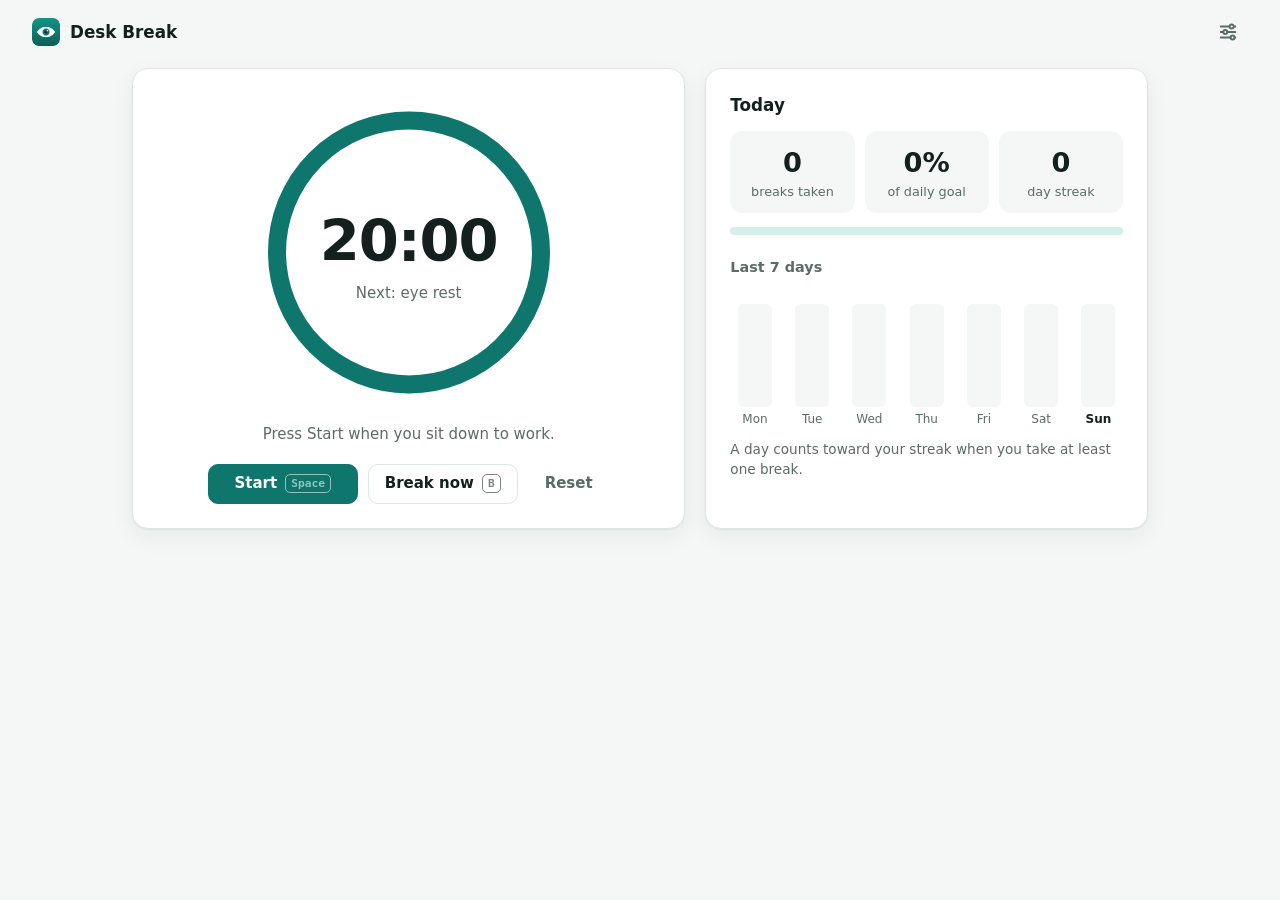
==== index.html @ 172990c3 "Initial release 1.0.0" ====
<!doctype html>
<html lang="en">
<head>
  <meta charset="utf-8">
  <meta name="viewport" content="width=device-width, initial-scale=1">
  <title>Desk Break</title>
  <meta name="description" content="Gentle eye-rest and stretch reminders for people who work at a computer.">
  <meta name="theme-color" content="#0f766e">
  <link rel="manifest" href="manifest.webmanifest">
  <link rel="icon" type="image/png" sizes="32x32" href="icons/favicon-32.png">
  <link rel="apple-touch-icon" href="icons/icon-192.png">
  <link rel="stylesheet" href="styles.css">
</head>
<body>
  <header class="topbar">
    <div class="brand">
      <img src="icons/icon-192.png" alt="" width="28" height="28">
      <span>Desk Break</span>
    </div>
    <button id="settingsBtn" class="icon-btn" aria-label="Settings" title="Settings">
      <svg viewBox="0 0 24 24" width="22" height="22" fill="none" stroke="currentColor" stroke-width="2" stroke-linecap="round" aria-hidden="true"><path d="M4 6h9M19 6h1M4 12h3M11 12h9M4 18h11M19 18h1"/><circle cx="16" cy="6" r="2.2"/><circle cx="9" cy="12" r="2.2"/><circle cx="17" cy="18" r="2.2"/></svg>
    </button>
  </header>

  <main class="layout">
    <!-- Timer -->
    <section class="card timer-card" aria-labelledby="timerHeading">
      <h1 id="timerHeading" class="visually-hidden">Break timer</h1>

      <div id="dueBanner" class="due-banner" hidden role="alert">
        <strong>Time for a break</strong>
        <span id="dueKind">Eye rest · 20 seconds</span>
        <div class="row">
          <button id="startBreakBtn" class="btn primary">Start break <kbd>Enter</kbd></button>
          <button id="snoozeBtn" class="btn">Snooze 5 min <kbd>Z</kbd></button>
          <button id="skipBtn" class="btn ghost">Skip <kbd>S</kbd></button>
        </div>
      </div>

      <div class="ring-wrap">
        <svg class="ring" viewBox="0 0 200 200" aria-hidden="true">
          <circle class="ring-track" cx="100" cy="100" r="88"/>
          <circle id="ringProgress" class="ring-progress" cx="100" cy="100" r="88"/>
        </svg>
        <div class="ring-label">
          <div id="timeLeft" class="time">20:00</div>
          <div id="nextKind" class="sub">Next: eye rest</div>
        </div>
      </div>

      <p id="statusText" class="status" aria-live="polite">Press Start when you sit down to work.</p>

      <div class="row center">
        <button id="toggleBtn" class="btn primary wide">Start <kbd>Space</kbd></button>
        <button id="breakNowBtn" class="btn">Break now <kbd>B</kbd></button>
        <button id="resetBtn" class="btn ghost" title="Restart the work interval">Reset</button>
      </div>
    </section>

    <!-- Stats -->
    <section class="card stats-card" aria-labelledby="statsHeading">
      <h2 id="statsHeading">Today</h2>
      <div class="tiles">
        <div class="tile"><div id="statTaken" class="big">0</div><div class="label">breaks taken</div></div>
        <div class="tile"><div id="statGoal" class="big">0%</div><div class="label">of daily goal</div></div>
        <div class="tile"><div id="statStreak" class="big">0</div><div class="label">day streak</div></div>
      </div>
      <div class="goal-bar" aria-hidden="true"><div id="goalFill"></div></div>

      <h3>Last 7 days</h3>
      <div id="weekChart" class="week" role="img" aria-label="Breaks taken over the last 7 days"></div>
      <p class="hint">A day counts toward your streak when you take at least one break.</p>
    </section>
  </main>

  <!-- Break overlay -->
  <div id="breakOverlay" class="overlay" hidden role="dialog" aria-modal="true" aria-labelledby="breakTitle">
    <div class="break-panel">
      <div id="breakKindTag" class="tag">Eye rest</div>
      <h2 id="breakTitle">Look into the distance</h2>
      <div id="breakIllustration" class="illustration" aria-hidden="true"></div>
      <p id="breakInstruction" class="instruction">Find something about 6 metres (20 ft) away and focus on it.</p>
      <div class="break-timer">
        <svg class="ring small" viewBox="0 0 200 200" aria-hidden="true">
          <circle class="ring-track" cx="100" cy="100" r="88"/>
          <circle id="breakRing" class="ring-progress" cx="100" cy="100" r="88"/>
        </svg>
        <div id="breakSeconds" class="break-seconds">20</div>
      </div>
      <div id="stepDots" class="dots" aria-hidden="true"></div>
      <div class="row center">
        <button id="breakDoneBtn" class="btn primary" hidden>Back to work <kbd>Enter</kbd></button>
        <button id="breakEndBtn" class="btn ghost">End break early <kbd>Esc</kbd></button>
      </div>
    </div>
  </div>

  <!-- Settings -->
  <dialog id="settingsDialog" aria-labelledby="settingsTitle">
    <form id="settingsForm" method="dialog">
      <h2 id="settingsTitle">Settings</h2>

      <label class="field">
        <span>Work interval</span>
        <select name="workMinutes">
          <option value="15">15 minutes</option>
          <option value="20">20 minutes (20-20-20 rule)</option>
          <option value="25">25 minutes</option>
          <option value="30">30 minutes</option>
          <option value="45">45 minutes</option>
          <option value="60">60 minutes</option>
        </select>
      </label>

      <label class="field">
        <span>Eye rest length</span>
        <select name="eyeSeconds">
          <option value="20">20 seconds</option>
          <option value="30">30 seconds</option>
          <option value="60">1 minute</option>
        </select>
      </label>

      <label class="field">
        <span>Stretch break</span>
        <select name="stretchEvery">
          <option value="0">Never, eye rests only</option>
          <option value="1">Every break</option>
          <option value="2">Every 2nd break</option>
          <option value="3">Every 3rd break</option>
          <option value="4">Every 4th break</option>
        </select>
      </label>

      <label class="field">
        <span>Daily goal</span>
        <select name="dailyGoal">
          <option value="4">4 breaks</option>
          <option value="8">8 breaks</option>
          <option value="12">12 breaks</option>
          <option value="16">16 breaks</option>
        </select>
      </label>

      <label class="check"><input type="checkbox" name="sound"> Play a soft chime</label>
      <label class="check"><input type="checkbox" name="notifications"> Show Windows notifications</label>
      <label class="check"><input type="checkbox" name="autoStartBreak"> Start breaks automatically</label>
      <p id="notifHint" class="hint" hidden></p>

      <details class="shortcuts">
        <summary>Keyboard shortcuts</summary>
        <dl>
          <dt><kbd>Space</kbd></dt><dd>Start / pause the timer</dd>
          <dt><kbd>B</kbd></dt><dd>Take a break now</dd>
          <dt><kbd>Enter</kbd></dt><dd>Start the break that is due</dd>
          <dt><kbd>Z</kbd></dt><dd>Snooze for 5 minutes</dd>
          <dt><kbd>S</kbd></dt><dd>Skip this break</dd>
          <dt><kbd>Esc</kbd></dt><dd>End a break early</dd>
        </dl>
      </details>

      <div class="row end">
        <button type="button" id="resetStatsBtn" class="btn ghost danger">Clear history</button>
        <button value="close" class="btn primary">Done</button>
      </div>
      <p class="hint small">Everything is stored on this device only. <a href="privacy.html" target="_blank" rel="noopener">Privacy policy</a></p>
    </form>
  </dialog>

  <script src="exercises.js"></script>
  <script src="app.js"></script>
</body>
</html>
---- styles.css ----
:root {
  --bg: #f4f7f6;
  --card: #ffffff;
  --text: #13201e;
  --muted: #5b6b68;
  --line: #dfe7e5;
  --accent: #0f766e;
  --accent-strong: #0b5f58;
  --accent-soft: #d5efeb;
  --on-accent: #ffffff;
  --warn: #b45309;
  --warn-soft: #fdf0dc;
  --danger: #b42318;
  --shadow: 0 1px 2px rgb(16 40 36 / 6%), 0 8px 24px rgb(16 40 36 / 6%);
  color-scheme: light;
}

@media (prefers-color-scheme: dark) {
  :root {
    --bg: #0e1513;
    --card: #17211f;
    --text: #e6eeec;
    --muted: #9db0ac;
    --line: #2a3835;
    --accent: #2dd4bf;
    --accent-strong: #5eead4;
    --accent-soft: #163f3a;
    --on-accent: #062a26;
    --warn: #fbbf24;
    --warn-soft: #3a2c10;
    --danger: #f97066;
    --shadow: 0 1px 2px rgb(0 0 0 / 30%), 0 8px 24px rgb(0 0 0 / 25%);
    color-scheme: dark;
  }
}

* { box-sizing: border-box; }
[hidden] { display: none !important; }

html, body { margin: 0; }
body {
  font-family: "Segoe UI Variable Text", "Segoe UI", system-ui, -apple-system, Roboto, sans-serif;
  background: var(--bg);
  color: var(--text);
  font-size: 15px;
  line-height: 1.45;
  min-height: 100vh;
  -webkit-font-smoothing: antialiased;
}

.visually-hidden {
  position: absolute; width: 1px; height: 1px; overflow: hidden;
  clip: rect(0 0 0 0); white-space: nowrap;
}

/* ---------- top bar ---------- */

.topbar {
  display: flex; align-items: center; justify-content: space-between;
  padding: 12px clamp(16px, 4vw, 32px);
}
.brand { display: flex; align-items: center; gap: 10px; font-weight: 600; font-size: 1.05rem; }
.brand img { border-radius: 7px; }

.icon-btn {
  display: grid; place-items: center;
  width: 40px; height: 40px; border-radius: 10px;
  border: 0; background: transparent; color: var(--muted); cursor: pointer;
}
.icon-btn:hover { background: var(--accent-soft); color: var(--text); }

/* ---------- layout ---------- */

.layout {
  display: grid;
  grid-template-columns: minmax(0, 1.25fr) minmax(0, 1fr);
  gap: 20px;
  padding: 4px clamp(16px, 4vw, 32px) 32px;
  max-width: 1080px;
  margin: 0 auto;
}
@media (max-width: 760px) {
  .layout { grid-template-columns: 1fr; }
}

.card {
  background: var(--card);
  border: 1px solid var(--line);
  border-radius: 16px;
  padding: 24px;
  box-shadow: var(--shadow);
}
h2 { font-size: 1.05rem; margin: 0 0 14px; }
h3 { font-size: .9rem; margin: 22px 0 10px; color: var(--muted); font-weight: 600; }

.row { display: flex; flex-wrap: wrap; gap: 10px; }
.row.center { justify-content: center; }
.row.end { justify-content: space-between; align-items: center; margin-top: 18px; }

/* ---------- buttons ---------- */

.btn {
  display: inline-flex; align-items: center; justify-content: center; gap: 8px;
  min-height: 40px; padding: 8px 16px;
  font: inherit; font-weight: 600;
  border-radius: 10px; cursor: pointer;
  border: 1px solid var(--line);
  background: var(--card); color: var(--text);
  transition: background .15s, border-color .15s, transform .05s;
}
.btn:hover { border-color: var(--accent); }
.btn:active { transform: translateY(1px); }
.btn.primary { background: var(--accent); border-color: var(--accent); color: var(--on-accent); }
.btn.primary:hover { background: var(--accent-strong); border-color: var(--accent-strong); }
.btn.ghost { background: transparent; border-color: transparent; color: var(--muted); }
.btn.ghost:hover { color: var(--text); background: var(--accent-soft); }
.btn.danger { color: var(--danger); }
.btn.wide { min-width: 150px; }
.btn:focus-visible, .icon-btn:focus-visible, select:focus-visible, input:focus-visible, summary:focus-visible {
  outline: 3px solid var(--accent); outline-offset: 2px;
}

kbd {
  font: 600 .7rem/1 "Cascadia Mono", Consolas, monospace;
  padding: 3px 5px; border-radius: 5px;
  border: 1px solid currentColor; opacity: .55;
}

/* ---------- timer ---------- */

.timer-card { display: flex; flex-direction: column; align-items: center; gap: 18px; }

.ring-wrap { position: relative; width: min(300px, 70vw); aspect-ratio: 1; margin-top: 6px; }
.ring { width: 100%; height: 100%; transform: rotate(-90deg); }
.ring-track { fill: none; stroke: var(--accent-soft); stroke-width: 12; }
.ring-progress {
  fill: none; stroke: var(--accent); stroke-width: 12; stroke-linecap: round;
  stroke-dasharray: 552.92; stroke-dashoffset: 0;
  transition: stroke-dashoffset .25s linear, stroke .3s;
}
.ring-label { position: absolute; inset: 0; display: grid; place-content: center; text-align: center; }
.time {
  font-family: "Segoe UI Variable Display", "Segoe UI", system-ui, sans-serif;
  font-size: clamp(2.6rem, 9vw, 3.6rem); font-weight: 600;
  font-variant-numeric: tabular-nums; letter-spacing: -.02em;
}
.sub { color: var(--muted); }

.status { margin: 0; color: var(--muted); text-align: center; min-height: 1.45em; }

.is-due .ring-progress { stroke: var(--warn); }

.due-banner {
  width: 100%;
  display: flex; flex-direction: column; align-items: center; gap: 6px;
  padding: 16px; border-radius: 12px;
  background: var(--warn-soft); text-align: center;
  animation: pop .3s ease-out;
}
.due-banner strong { font-size: 1.1rem; }
.due-banner .row { justify-content: center; margin-top: 8px; }

@keyframes pop { from { transform: scale(.97); opacity: 0; } to { transform: none; opacity: 1; } }

/* ---------- stats ---------- */

.tiles { display: grid; grid-template-columns: repeat(3, 1fr); gap: 10px; }
.tile { background: var(--bg); border-radius: 12px; padding: 12px; text-align: center; }
.big { font-size: 1.7rem; font-weight: 700; font-variant-numeric: tabular-nums; }
.label { font-size: .8rem; color: var(--muted); }

.goal-bar { height: 8px; border-radius: 99px; background: var(--accent-soft); margin-top: 14px; overflow: hidden; }
.goal-bar div { height: 100%; width: 0; background: var(--accent); border-radius: inherit; transition: width .4s; }

.week { display: grid; grid-template-columns: repeat(7, 1fr); gap: 8px; height: 140px; }
.day { display: flex; flex-direction: column; align-items: center; gap: 4px; min-width: 0; }
.day .count { font-size: .75rem; color: var(--muted); height: 1em; font-variant-numeric: tabular-nums; }
.day .bar {
  flex: 1; width: 100%; max-width: 34px;
  display: flex; align-items: flex-end;
  background: var(--bg); border-radius: 6px; overflow: hidden;
}
.day .bar div { width: 100%; background: var(--accent); opacity: .55; border-radius: 6px 6px 0 0; transition: height .4s; }
.day.today .bar div { opacity: 1; }
.day .wd { font-size: .75rem; color: var(--muted); }
.day.today .wd { color: var(--text); font-weight: 700; }

.hint { color: var(--muted); font-size: .85rem; margin: 12px 0 0; }
.hint.small { font-size: .8rem; text-align: center; }
.hint a { color: var(--accent); }

/* ---------- break overlay ---------- */

.overlay {
  position: fixed; inset: 0; z-index: 10;
  display: grid; place-items: center;
  padding: 20px;
  background: color-mix(in srgb, var(--bg) 92%, transparent);
  backdrop-filter: blur(6px);
  animation: fade .25s ease-out;
}
@keyframes fade { from { opacity: 0; } to { opacity: 1; } }

.break-panel {
  width: min(560px, 100%);
  background: var(--card); border: 1px solid var(--line); border-radius: 20px;
  box-shadow: var(--shadow);
  padding: 32px 28px;
  display: flex; flex-direction: column; align-items: center; gap: 14px;
  text-align: center;
}
.break-panel h2 { font-size: 1.5rem; margin: 0; }
.tag {
  font-size: .75rem; font-weight: 700; text-transform: uppercase; letter-spacing: .08em;
  color: var(--accent); background: var(--accent-soft);
  padding: 4px 10px; border-radius: 99px;
}
.illustration { font-size: 4.2rem; line-height: 1.1; animation: breathe 4s ease-in-out infinite; }
@keyframes breathe { 50% { transform: scale(1.08); } }
.instruction { font-size: 1.1rem; margin: 0; max-width: 42ch; min-height: 3em; }

.break-timer { position: relative; width: 110px; height: 110px; }
.ring.small .ring-track, .ring.small .ring-progress { stroke-width: 14; }
.break-seconds {
  position: absolute; inset: 0; display: grid; place-items: center;
  font-size: 2rem; font-weight: 700; font-variant-numeric: tabular-nums;
}

.dots { display: flex; gap: 8px; min-height: 8px; }
.dots span { width: 8px; height: 8px; border-radius: 50%; background: var(--line); transition: background .2s, transform .2s; }
.dots span.done { background: var(--accent); }
.dots span.current { background: var(--accent); transform: scale(1.4); }

/* ---------- settings ---------- */

dialog {
  width: min(440px, calc(100vw - 32px));
  border: 1px solid var(--line); border-radius: 16px;
  background: var(--card); color: var(--text);
  padding: 24px; box-shadow: var(--shadow);
}
dialog::backdrop { background: rgb(0 0 0 / 35%); }

.field { display: flex; justify-content: space-between; align-items: center; gap: 12px; margin-bottom: 12px; }
.field span { font-weight: 600; }
select {
  font: inherit; color: var(--text); background: var(--bg);
  border: 1px solid var(--line); border-radius: 8px; padding: 7px 10px;
  max-width: 60%;
}
.check { display: flex; align-items: center; gap: 10px; margin: 10px 0; cursor: pointer; }
.check input { width: 18px; height: 18px; accent-color: var(--accent); }

.shortcuts { margin-top: 16px; border-top: 1px solid var(--line); padding-top: 12px; }
.shortcuts summary { cursor: pointer; font-weight: 600; }
.shortcuts dl { display: grid; grid-template-columns: auto 1fr; gap: 6px 14px; margin: 12px 0 0; }
.shortcuts dt { text-align: right; }
.shortcuts dd { margin: 0; color: var(--muted); }

@media (prefers-reduced-motion: reduce) {
  *, *::before, *::after { animation: none !important; transition: none !important; }
}
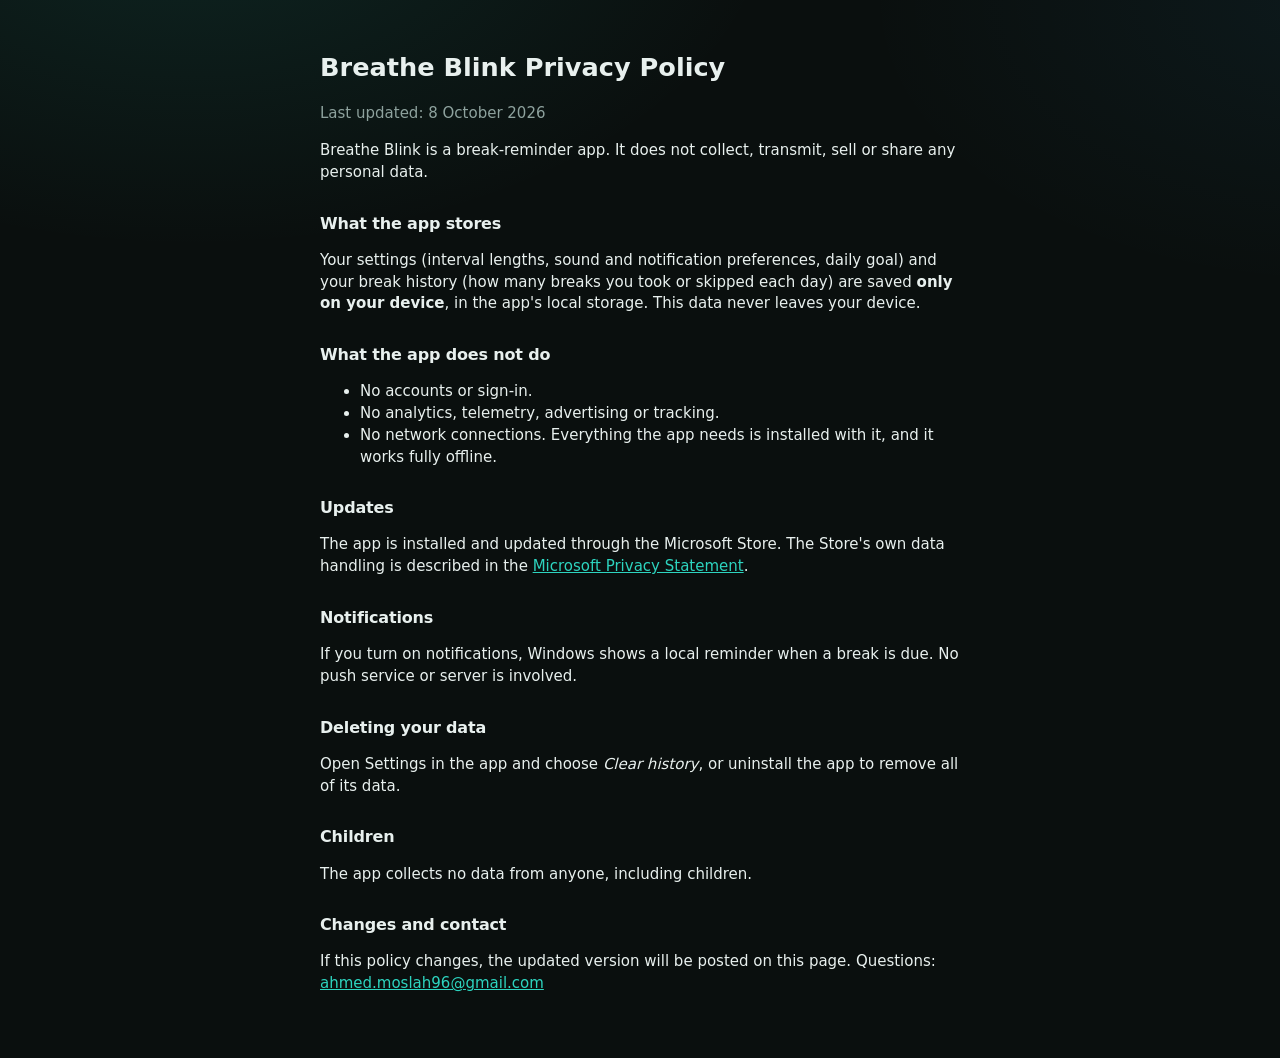
==== commit f80c88e7: "Retire the web app: keep only the Breathe Blink privacy policy Co-Authored-By: Claude Opus 5.5 <nore" ====
--- a/index.html
+++ b/index.html
@@ -2,172 +2,11 @@
 <html lang="en">
 <head>
   <meta charset="utf-8">
-  <meta name="viewport" content="width=device-width, initial-scale=1">
-  <title>Desk Break</title>
-  <meta name="description" content="Gentle eye-rest and stretch reminders for people who work at a computer.">
-  <meta name="theme-color" content="#0f766e">
-  <link rel="manifest" href="manifest.webmanifest">
-  <link rel="icon" type="image/png" sizes="32x32" href="icons/favicon-32.png">
-  <link rel="apple-touch-icon" href="icons/icon-192.png">
-  <link rel="stylesheet" href="styles.css">
+  <title>Breathe Blink</title>
+  <meta http-equiv="refresh" content="0; url=privacy.html">
+  <link rel="canonical" href="privacy.html">
 </head>
 <body>
-  <header class="topbar">
-    <div class="brand">
-      <img src="icons/icon-192.png" alt="" width="28" height="28">
-      <span>Desk Break</span>
-    </div>
-    <button id="settingsBtn" class="icon-btn" aria-label="Settings" title="Settings">
-      <svg viewBox="0 0 24 24" width="22" height="22" fill="none" stroke="currentColor" stroke-width="2" stroke-linecap="round" aria-hidden="true"><path d="M4 6h9M19 6h1M4 12h3M11 12h9M4 18h11M19 18h1"/><circle cx="16" cy="6" r="2.2"/><circle cx="9" cy="12" r="2.2"/><circle cx="17" cy="18" r="2.2"/></svg>
-    </button>
-  </header>
-
-  <main class="layout">
-    <!-- Timer -->
-    <section class="card timer-card" aria-labelledby="timerHeading">
-      <h1 id="timerHeading" class="visually-hidden">Break timer</h1>
-
-      <div id="dueBanner" class="due-banner" hidden role="alert">
-        <strong>Time for a break</strong>
-        <span id="dueKind">Eye rest · 20 seconds</span>
-        <div class="row">
-          <button id="startBreakBtn" class="btn primary">Start break <kbd>Enter</kbd></button>
-          <button id="snoozeBtn" class="btn">Snooze 5 min <kbd>Z</kbd></button>
-          <button id="skipBtn" class="btn ghost">Skip <kbd>S</kbd></button>
-        </div>
-      </div>
-
-      <div class="ring-wrap">
-        <svg class="ring" viewBox="0 0 200 200" aria-hidden="true">
-          <circle class="ring-track" cx="100" cy="100" r="88"/>
-          <circle id="ringProgress" class="ring-progress" cx="100" cy="100" r="88"/>
-        </svg>
-        <div class="ring-label">
-          <div id="timeLeft" class="time">20:00</div>
-          <div id="nextKind" class="sub">Next: eye rest</div>
-        </div>
-      </div>
-
-      <p id="statusText" class="status" aria-live="polite">Press Start when you sit down to work.</p>
-
-      <div class="row center">
-        <button id="toggleBtn" class="btn primary wide">Start <kbd>Space</kbd></button>
-        <button id="breakNowBtn" class="btn">Break now <kbd>B</kbd></button>
-        <button id="resetBtn" class="btn ghost" title="Restart the work interval">Reset</button>
-      </div>
-    </section>
-
-    <!-- Stats -->
-    <section class="card stats-card" aria-labelledby="statsHeading">
-      <h2 id="statsHeading">Today</h2>
-      <div class="tiles">
-        <div class="tile"><div id="statTaken" class="big">0</div><div class="label">breaks taken</div></div>
-        <div class="tile"><div id="statGoal" class="big">0%</div><div class="label">of daily goal</div></div>
-        <div class="tile"><div id="statStreak" class="big">0</div><div class="label">day streak</div></div>
-      </div>
-      <div class="goal-bar" aria-hidden="true"><div id="goalFill"></div></div>
-
-      <h3>Last 7 days</h3>
-      <div id="weekChart" class="week" role="img" aria-label="Breaks taken over the last 7 days"></div>
-      <p class="hint">A day counts toward your streak when you take at least one break.</p>
-    </section>
-  </main>
-
-  <!-- Break overlay -->
-  <div id="breakOverlay" class="overlay" hidden role="dialog" aria-modal="true" aria-labelledby="breakTitle">
-    <div class="break-panel">
-      <div id="breakKindTag" class="tag">Eye rest</div>
-      <h2 id="breakTitle">Look into the distance</h2>
-      <div id="breakIllustration" class="illustration" aria-hidden="true"></div>
-      <p id="breakInstruction" class="instruction">Find something about 6 metres (20 ft) away and focus on it.</p>
-      <div class="break-timer">
-        <svg class="ring small" viewBox="0 0 200 200" aria-hidden="true">
-          <circle class="ring-track" cx="100" cy="100" r="88"/>
-          <circle id="breakRing" class="ring-progress" cx="100" cy="100" r="88"/>
-        </svg>
-        <div id="breakSeconds" class="break-seconds">20</div>
-      </div>
-      <div id="stepDots" class="dots" aria-hidden="true"></div>
-      <div class="row center">
-        <button id="breakDoneBtn" class="btn primary" hidden>Back to work <kbd>Enter</kbd></button>
-        <button id="breakEndBtn" class="btn ghost">End break early <kbd>Esc</kbd></button>
-      </div>
-    </div>
-  </div>
-
-  <!-- Settings -->
-  <dialog id="settingsDialog" aria-labelledby="settingsTitle">
-    <form id="settingsForm" method="dialog">
-      <h2 id="settingsTitle">Settings</h2>
-
-      <label class="field">
-        <span>Work interval</span>
-        <select name="workMinutes">
-          <option value="15">15 minutes</option>
-          <option value="20">20 minutes (20-20-20 rule)</option>
-          <option value="25">25 minutes</option>
-          <option value="30">30 minutes</option>
-          <option value="45">45 minutes</option>
-          <option value="60">60 minutes</option>
-        </select>
-      </label>
-
-      <label class="field">
-        <span>Eye rest length</span>
-        <select name="eyeSeconds">
-          <option value="20">20 seconds</option>
-          <option value="30">30 seconds</option>
-          <option value="60">1 minute</option>
-        </select>
-      </label>
-
-      <label class="field">
-        <span>Stretch break</span>
-        <select name="stretchEvery">
-          <option value="0">Never, eye rests only</option>
-          <option value="1">Every break</option>
-          <option value="2">Every 2nd break</option>
-          <option value="3">Every 3rd break</option>
-          <option value="4">Every 4th break</option>
-        </select>
-      </label>
-
-      <label class="field">
-        <span>Daily goal</span>
-        <select name="dailyGoal">
-          <option value="4">4 breaks</option>
-          <option value="8">8 breaks</option>
-          <option value="12">12 breaks</option>
-          <option value="16">16 breaks</option>
-        </select>
-      </label>
-
-      <label class="check"><input type="checkbox" name="sound"> Play a soft chime</label>
-      <label class="check"><input type="checkbox" name="notifications"> Show Windows notifications</label>
-      <label class="check"><input type="checkbox" name="autoStartBreak"> Start breaks automatically</label>
-      <p id="notifHint" class="hint" hidden></p>
-
-      <details class="shortcuts">
-        <summary>Keyboard shortcuts</summary>
-        <dl>
-          <dt><kbd>Space</kbd></dt><dd>Start / pause the timer</dd>
-          <dt><kbd>B</kbd></dt><dd>Take a break now</dd>
-          <dt><kbd>Enter</kbd></dt><dd>Start the break that is due</dd>
-          <dt><kbd>Z</kbd></dt><dd>Snooze for 5 minutes</dd>
-          <dt><kbd>S</kbd></dt><dd>Skip this break</dd>
-          <dt><kbd>Esc</kbd></dt><dd>End a break early</dd>
-        </dl>
-      </details>
-
-      <div class="row end">
-        <button type="button" id="resetStatsBtn" class="btn ghost danger">Clear history</button>
-        <button value="close" class="btn primary">Done</button>
-      </div>
-      <p class="hint small">Everything is stored on this device only. <a href="privacy.html" target="_blank" rel="noopener">Privacy policy</a></p>
-    </form>
-  </dialog>
-
-  <script src="exercises.js"></script>
-  <script src="app.js"></script>
+  <p>Breathe Blink is now a Windows desktop app. See the <a href="privacy.html">privacy policy</a>.</p>
 </body>
 </html>
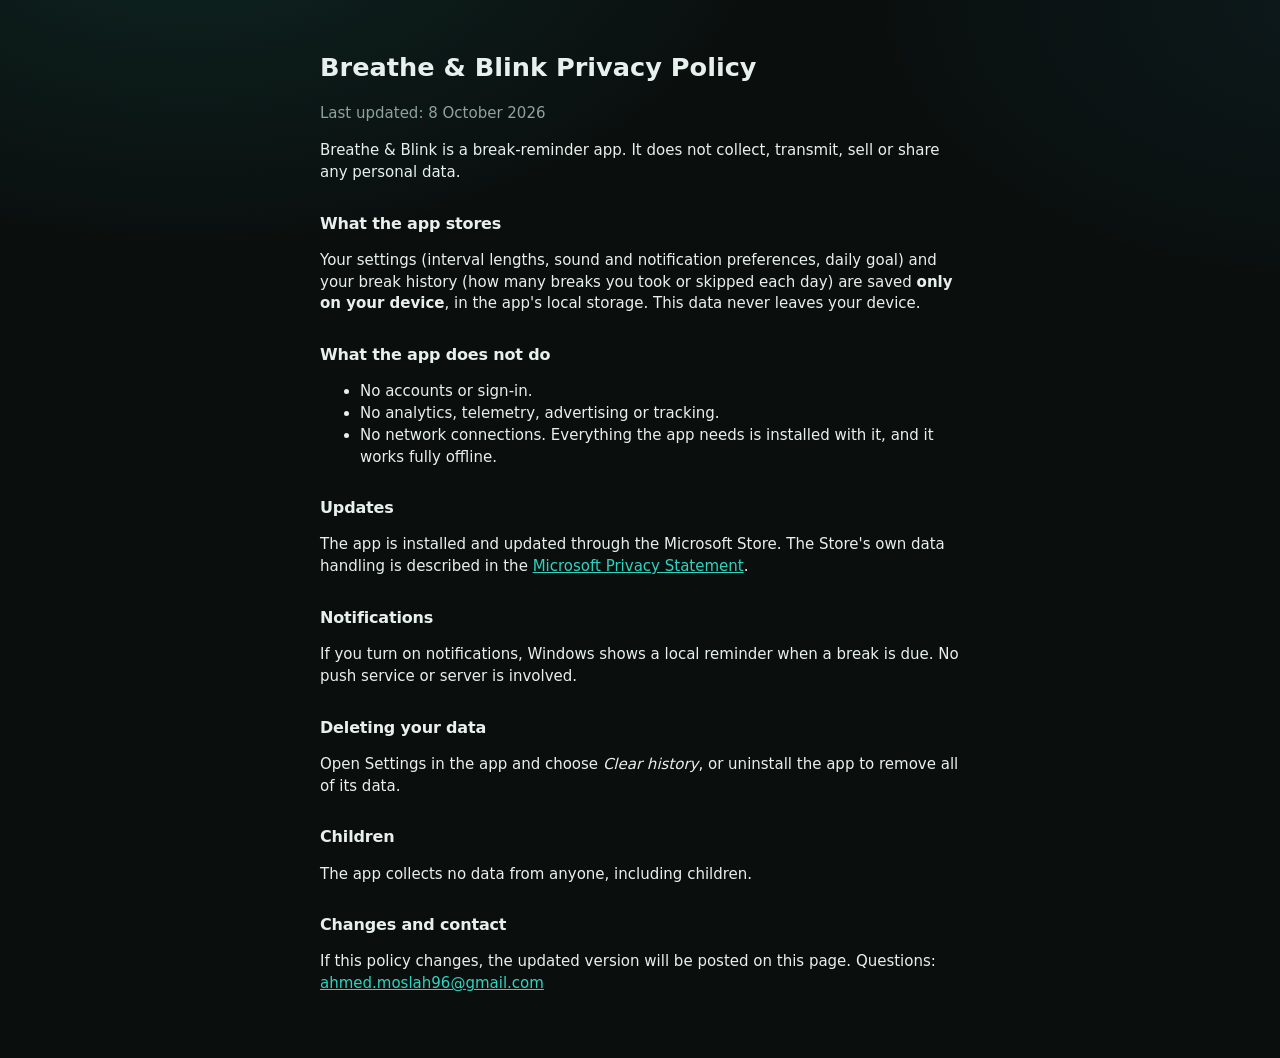
==== commit 6dafaa72: "Use the reserved app name Breathe & Blink Co-Authored-By: Claude Opus 5.5 <noreply@anthropic.com>" ====
--- a/index.html
+++ b/index.html
@@ -2,11 +2,11 @@
 <html lang="en">
 <head>
   <meta charset="utf-8">
-  <title>Breathe Blink</title>
+  <title>Breathe &amp; Blink</title>
   <meta http-equiv="refresh" content="0; url=privacy.html">
   <link rel="canonical" href="privacy.html">
 </head>
 <body>
-  <p>Breathe Blink is now a Windows desktop app. See the <a href="privacy.html">privacy policy</a>.</p>
+  <p>Breathe &amp; Blink is now a Windows desktop app. See the <a href="privacy.html">privacy policy</a>.</p>
 </body>
 </html>
